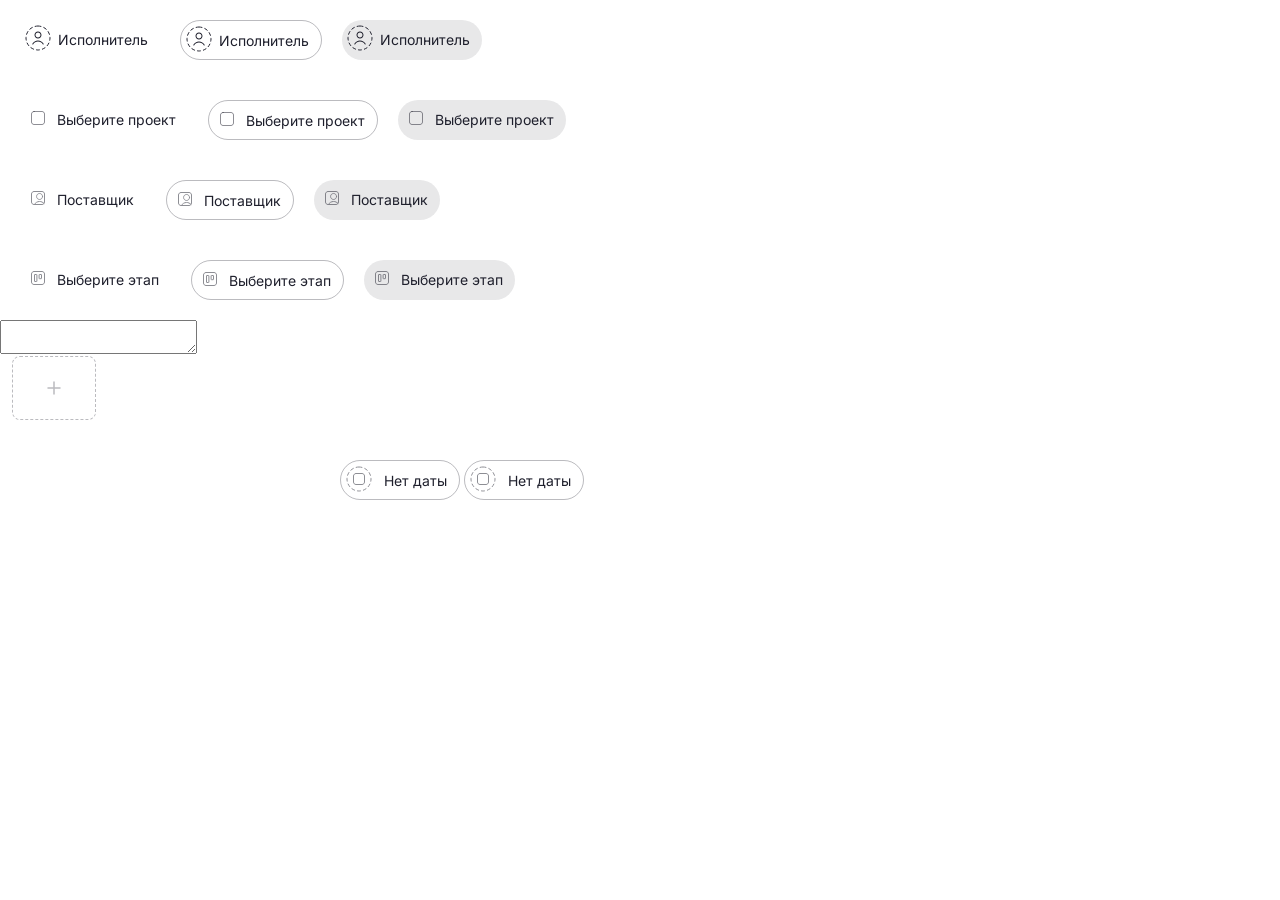
==== index.html @ 042a53d5 "ui-setup" ====
<!DOCTYPE html>
<html lang="en">
  <head>
    <meta charset="UTF-8" />
    <meta http-equiv="X-UA-Compatible" content="IE=edge" />
    <meta name="viewport" content="width=device-width, initial-scale=1.0" />
    <link rel="stylesheet" href="css/styles.css" />
    <link rel="preconnect" href="https://fonts.googleapis.com" />
    <link rel="preconnect" href="https://fonts.gstatic.com" crossorigin />
    <link
      href="https://fonts.googleapis.com/css2?family=Inter:wght@100;200;300;400;500;600;700;800;900&display=swap"
      rel="stylesheet"
    />
    <link rel="stylesheet" href="plugins/richtext.min.css" />
    <title>Document</title>
  </head>
  <body>
    <div class="big_wrapper">
      <div class="assigne_cont">
        <div class="assigne">
          <div class="drop_down_title">
            <div class="icon">
              <img src="img/user_icon.svg" alt="" />
            </div>
            <div class="text">Исполнитель</div>
          </div>
          <div class="drop_down_body">
            <div class="drop_down_item">
              <div class="icon">
                <img src="img/female.png" alt="" />
              </div>
              <div class="text">Александра</div>
            </div>
            <div class="drop_down_item">
              <div class="icon">
                <img src="img/female.png" alt="" />
              </div>
              <div class="text">Александра 2</div>
            </div>
            <div class="drop_down_item">
              <div class="icon">
                <img src="img/female.png" alt="" />
              </div>
              <div class="text">Александра 3</div>
            </div>
          </div>
        </div>
        <div class="assigne _bordered">
          <div class="drop_down_title">
            <div class="icon">
              <img src="img/user_icon.svg" alt="" />
            </div>
            <div class="text">Исполнитель</div>
          </div>
          <div class="drop_down_body">
            <div class="drop_down_item">
              <div class="icon">
                <img src="img/female.png" alt="" />
              </div>
              <div class="text">Александра</div>
            </div>
            <div class="drop_down_item">
              <div class="icon">
                <img src="img/female.png" alt="" />
              </div>
              <div class="text">Александра 2</div>
            </div>
            <div class="drop_down_item">
              <div class="icon">
                <img src="img/female.png" alt="" />
              </div>
              <div class="text">Александра 3</div>
            </div>
          </div>
        </div>
        <div class="assigne _back">
          <div class="drop_down_title">
            <div class="icon">
              <img src="img/user_icon.svg" alt="" />
            </div>
            <div class="text">Исполнитель</div>
          </div>
          <div class="drop_down_body">
            <div class="drop_down_item">
              <div class="icon">
                <img src="img/female.png" alt="" />
              </div>
              <div class="text">Александра</div>
            </div>
            <div class="drop_down_item">
              <div class="icon">
                <img src="img/female.png" alt="" />
              </div>
              <div class="text">Александра 2</div>
            </div>
            <div class="drop_down_item">
              <div class="icon">
                <img src="img/female.png" alt="" />
              </div>
              <div class="text">Александра 3</div>
            </div>
          </div>
        </div>
      </div>
      <div class="project_cont">
        <div class="project">
          <div class="drop_down_title">
            <div class="icon">
              <img src="img/project_icon.svg" alt="" />
            </div>
            <div class="text">Выберите проект</div>
          </div>
          <div class="drop_down_body">
            <div class="drop_down_item">
              <div class="icon">
                <img src="img/project_icon_blue.svg" alt="" />
              </div>
              <div class="text_bold">Anvexa: Доработка</div>
            </div>
            <div class="drop_down_item">
              <div class="icon">
                <img src="img/project_icon_blue.svg" alt="" />
              </div>
              <div class="text_bold">Anvexa2: Доработка</div>
            </div>
          </div>
        </div>
        <div class="project _bordered">
          <div class="drop_down_title">
            <div class="icon">
              <img src="img/project_icon.svg" alt="" />
            </div>
            <div class="text">Выберите проект</div>
          </div>
          <div class="drop_down_body">
            <div class="drop_down_item">
              <div class="icon">
                <img src="img/project_icon_blue.svg" alt="" />
              </div>
              <div class="text_bold">Anvexa: Доработка</div>
            </div>
            <div class="drop_down_item">
              <div class="icon">
                <img src="img/project_icon_blue.svg" alt="" />
              </div>
              <div class="text_bold">Anvexa2: Доработка</div>
            </div>
          </div>
        </div>
        <div class="project _back">
          <div class="drop_down_title">
            <div class="icon">
              <img src="img/project_icon.svg" alt="" />
            </div>
            <div class="text">Выберите проект</div>
          </div>
          <div class="drop_down_body">
            <div class="drop_down_item">
              <div class="icon">
                <img src="img/project_icon_blue.svg" alt="" />
              </div>
              <div class="text_bold">Anvexa: Доработка</div>
            </div>
            <div class="drop_down_item">
              <div class="icon">
                <img src="img/project_icon_blue.svg" alt="" />
              </div>
              <div class="text_bold">Anvexa2: Доработка</div>
            </div>
          </div>
        </div>
      </div>

      <div class="provider_cont">
        <div class="provider">
          <div class="drop_down_title">
            <div class="icon">
              <img src="img/provider_icon.svg" alt="" />
            </div>
            <div class="text">Поставщик</div>
          </div>
          <div class="drop_down_body">
            <div class="drop_down_item">
              <div class="icon">
                <img src="img/provider_icon_green.svg" alt="" />
              </div>
              <div class="text_bold">Anvexa: Доработка</div>
            </div>
            <div class="drop_down_item">
              <div class="icon">
                <img src="img/provider_icon_green.svg" alt="" />
              </div>
              <div class="text_bold">Anvexa2: Доработка</div>
            </div>
          </div>
        </div>
        <div class="provider _bordered">
          <div class="drop_down_title">
            <div class="icon">
              <img src="img/provider_icon.svg" alt="" />
            </div>
            <div class="text">Поставщик</div>
          </div>
          <div class="drop_down_body">
            <div class="drop_down_item">
              <div class="icon">
                <img src="img/provider_icon_green.svg" alt="" />
              </div>
              <div class="text_bold">Anvexa: Доработка</div>
            </div>
            <div class="drop_down_item">
              <div class="icon">
                <img src="img/provider_icon_green.svg" alt="" />
              </div>
              <div class="text_bold">Anvexa2: Доработка</div>
            </div>
          </div>
        </div>
        <div class="provider _back">
          <div class="drop_down_title">
            <div class="icon">
              <img src="img/provider_icon.svg" alt="" />
            </div>
            <div class="text">Поставщик</div>
          </div>
          <div class="drop_down_body">
            <div class="drop_down_item">
              <div class="icon">
                <img src="img/provider_icon_green.svg" alt="" />
              </div>
              <div class="text_bold">Anvexa: Доработка</div>
            </div>
            <div class="drop_down_item">
              <div class="icon">
                <img src="img/provider_icon_green.svg" alt="" />
              </div>
              <div class="text_bold">Anvexa2: Доработка</div>
            </div>
          </div>
        </div>
      </div>

      <div class="stage_cont">
        <div class="stage">
          <div class="drop_down_title">
            <div class="icon">
              <img src="img/stage_icon.svg" alt="" />
            </div>
            <div class="text">Выберите этап</div>
          </div>
          <div class="drop_down_body">
            <div class="drop_down_item">
              <div class="icon">
                <img src="img/stage_icon_green.svg" alt="" />
              </div>
              <div class="text_bold">В работе</div>
            </div>
            <div class="drop_down_item">
              <div class="icon">
                <img src="img/stage_icon_green.svg" alt="" />
              </div>
              <div class="text_bold">В 2работе</div>
            </div>
          </div>
        </div>
        <div class="stage _bordered">
          <div class="drop_down_title">
            <div class="icon">
              <img src="img/stage_icon.svg" alt="" />
            </div>
            <div class="text">Выберите этап</div>
          </div>
          <div class="drop_down_body">
            <div class="drop_down_item">
              <div class="icon">
                <img src="img/stage_icon_green.svg" alt="" />
              </div>
              <div class="text_bold">В работе</div>
            </div>
            <div class="drop_down_item">
              <div class="icon">
                <img src="img/stage_icon_green.svg" alt="" />
              </div>
              <div class="text_bold">В 2работе</div>
            </div>
          </div>
        </div>
        <div class="stage _back">
          <div class="drop_down_title">
            <div class="icon">
              <img src="img/stage_icon.svg" alt="" />
            </div>
            <div class="text">Выберите этап</div>
          </div>
          <div class="drop_down_body">
            <div class="drop_down_item">
              <div class="icon">
                <img src="img/stage_icon_green.svg" alt="" />
              </div>
              <div class="text_bold">В работе</div>
            </div>
            <div class="drop_down_item">
              <div class="icon">
                <img src="img/stage_icon_green.svg" alt="" />
              </div>
              <div class="text_bold">В 2работе</div>
            </div>
          </div>
        </div>
      </div>

      <div class="rich_text">
        <textarea class="rich_text_textarea" name="example"></textarea>
      </div>

      <div class="drag_n_drop_input_cont">
        <form class="drag_n_drop_input">
          <div class="preview"></div>
          <input id="file_input" type="file" multiple="multiple" accept="image/*" />
          <label for="file_input"> <img src="img/plus.svg" alt="" /> </label>
        </form>
      </div>
      <div class="calendar_row">
        <div class="calendar_cont _withSecond">
          <div class="calendar">
            <div class="calendar_header">
              <div class="head_year">Выберите дату</div>
              <div class="head_date"></div>
            </div>
            <div class="main_part">
              <div class="choose_year">
                <div class="year">2007</div>
                <div class="year">2008</div>
                <div class="year">2009</div>
                <div class="year">2010</div>
                <div class="year">2011</div>
                <div class="year">2012</div>
                <div class="year">2013</div>
                <div class="year">2014</div>
                <div class="year">2015</div>
                <div class="year">2016</div>
                <div class="year">2017</div>
                <div class="year">2018</div>
                <div class="year">2019</div>
                <div class="year">2020</div>
                <div class="year">2021</div>
                <div class="year">2022</div>
                <div class="year">2023</div>
                <div class="year">2024</div>
                <div class="year">2025</div>
              </div>
              <div class="choose_month">
                <div class="month">Янв</div>
                <div class="month">Фев</div>
                <div class="month">Мар</div>
                <div class="month">Апр</div>
                <div class="month">Май</div>
                <div class="month">Июн</div>
                <div class="month">Июл</div>
                <div class="month">Авг</div>
                <div class="month">Сен</div>
                <div class="month">Окт</div>
                <div class="month">Ноя</div>
                <div class="month">Дек</div>
              </div>
              <div class="choose_day">
                <div class="weekdays">
                  <div class="week_day">Пн</div>
                  <div class="week_day">Вт</div>
                  <div class="week_day">Ср</div>
                  <div class="week_day">Чт</div>
                  <div class="week_day">Пт</div>
                  <div class="week_day">Сб</div>
                  <div class="week_day">Вс</div>
                </div>
                <div id="days" class="days"></div>
              </div>
              <div class="choose_time">
                <div class="time">01:00</div>
                <div class="time">02:00</div>
                <div class="time">03:00</div>
                <div class="time">04:00</div>
                <div class="time">05:00</div>
                <div class="time">06:00</div>
                <div class="time">07:00</div>
                <div class="time">08:00</div>
                <div class="time">09:00</div>
                <div class="time">10:00</div>
                <div class="time">11:00</div>
                <div class="time">12:00</div>
                <div class="time">13:00</div>
                <div class="time">14:00</div>
                <div class="time">15:00</div>
                <div class="time">16:00</div>
                <div class="time">17:00</div>
                <div class="time">18:00</div>
                <div class="time">19:00</div>
                <div class="time">20:00</div>
                <div class="time">21:00</div>
                <div class="time">22:00</div>
                <div class="time">23:00</div>
                <div class="time">24:00</div>
              </div>
            </div>
            <div class="calendar_footer">
              <div class="cancel">Отмена</div>
              <div class="go_next">Далее</div>
            </div>
          </div>
          <div class="input">
            <div class="icon">
              <img src="img/calendar.svg" alt="" />
            </div>
            <div class="text">Нет даты</div>
          </div>
        </div>
        <div class="calendar_cont">
          <div class="calendar">
            <div class="calendar_header">
              <div class="head_year">Выберите дату</div>
              <div class="head_date"></div>
            </div>
            <div class="main_part">
              <div class="choose_year">
                <div class="year">2007</div>
                <div class="year">2008</div>
                <div class="year">2009</div>
                <div class="year">2010</div>
                <div class="year">2011</div>
                <div class="year">2012</div>
                <div class="year">2013</div>
                <div class="year">2014</div>
                <div class="year">2015</div>
                <div class="year">2016</div>
                <div class="year">2017</div>
                <div class="year">2018</div>
                <div class="year">2019</div>
                <div class="year">2020</div>
                <div class="year">2021</div>
                <div class="year">2022</div>
                <div class="year">2023</div>
                <div class="year">2024</div>
                <div class="year">2025</div>
              </div>
              <div class="choose_month">
                <div class="month">Янв</div>
                <div class="month">Фев</div>
                <div class="month">Мар</div>
                <div class="month">Апр</div>
                <div class="month">Май</div>
                <div class="month">Июн</div>
                <div class="month">Июл</div>
                <div class="month">Авг</div>
                <div class="month">Сен</div>
                <div class="month">Окт</div>
                <div class="month">Ноя</div>
                <div class="month">Дек</div>
              </div>
              <div class="choose_day">
                <div class="weekdays">
                  <div class="week_day">Пн</div>
                  <div class="week_day">Вт</div>
                  <div class="week_day">Ср</div>
                  <div class="week_day">Чт</div>
                  <div class="week_day">Пт</div>
                  <div class="week_day">Сб</div>
                  <div class="week_day">Вс</div>
                </div>
                <div id="days" class="days"></div>
              </div>
              <div class="choose_time">
                <div class="time">01:00</div>
                <div class="time">02:00</div>
                <div class="time">03:00</div>
                <div class="time">04:00</div>
                <div class="time">05:00</div>
                <div class="time">06:00</div>
                <div class="time">07:00</div>
                <div class="time">08:00</div>
                <div class="time">09:00</div>
                <div class="time">10:00</div>
                <div class="time">11:00</div>
                <div class="time">12:00</div>
                <div class="time">13:00</div>
                <div class="time">14:00</div>
                <div class="time">15:00</div>
                <div class="time">16:00</div>
                <div class="time">17:00</div>
                <div class="time">18:00</div>
                <div class="time">19:00</div>
                <div class="time">20:00</div>
                <div class="time">21:00</div>
                <div class="time">22:00</div>
                <div class="time">23:00</div>
                <div class="time">24:00</div>
              </div>
            </div>
            <div class="calendar_footer">
              <div class="cancel">Отмена</div>
              <div class="go_next">Далее</div>
            </div>
          </div>
          <div class="input">
            <div class="icon">
              <img src="img/calendar.svg" alt="" />
            </div>
            <div class="text">Нет даты</div>
          </div>
        </div>
      </div>
    </div>

    <script src="scripts/jquery-3.6.0.min.js"></script>
    <script src="scripts/slick.min.js"></script>
    <script
      src="https://cdn.tiny.cloud/1/no-api-key/tinymce/6/tinymce.min.js"
      referrerpolicy="origin"
    ></script>
    <script type="module" src="./scripts/script.js"></script>
  </body>
</html>
---- css/styles.css ----
*,
*:before,
*:after {
  padding: 0;
  margin: 0;
  box-sizing: border-box;
  list-style-type: none;
  font-family: "Inter", sans-serif;
  min-width: 0;
}

html,
body {
  width: 100%;
  height: 100%;
  line-height: 1;
  background: #fff;
}

html._lock,
body._lock {
  overflow: hidden;
}

a {
  text-decoration: none;
  color: inherit;
}

a:active,
a:focus {
  outline: none;
}

input,
textarea {
  outline: none;
}

input:active,
textarea:active {
  outline: none;
}

:focus {
  outline: none;
}

textarea {
  resize: none;
}

textarea {
  resize: vertical;
}

textarea {
  resize: horizontal;
}

.big_wrapper {
  display: flex;
  flex-direction: column;
}

main {
  flex: 1 1 auto;
}

.assigne_cont,
.project_cont,
.provider_cont,
.stage_cont {
  margin: 20px;
  display: flex;
  flex-wrap: wrap;
  gap: 20px;
}
.assigne {
  position: relative;
}
.assigne .drop_down_title {
  display: flex;
  align-items: center;
  padding: 5px;
  padding-right: 12px;
  cursor: pointer;
}
.assigne .icon img {
  border-radius: 50%;
}
.assigne .text {
  margin-left: 7px;
  font-weight: 400;
  font-size: 14px;
  line-height: 17px;
  color: #1e1f2c;
}

.drop_down_body {
  position: absolute;
  top: 120%;
  left: 0;
  min-width: 100%;
  display: none;
  border-radius: 10px;
  background: rgb(216, 215, 215);
  z-index: 10;
}
.drop_down_body .drop_down_item {
  gap: 5px;
  display: flex;
  padding: 5px;
  align-items: center;
  cursor: pointer;
}

.project,
.provider,
.stage {
  position: relative;
}
.project .drop_down_title,
.provider .drop_down_title,
.stage .drop_down_title {
  display: flex;
  align-items: center;
  cursor: pointer;
  padding: 6px 12px 6px 6px;
}
.project .drop_down_title .text,
.provider .drop_down_title .text,
.stage .drop_down_title .text {
  margin-left: 7px;
  font-weight: 400;
  font-size: 14px;
  line-height: 17px;
  color: #1e1f2c;
}
.project .drop_down_title .text_bold,
.provider .drop_down_title .text_bold,
.stage .drop_down_title .text_bold {
  font-weight: 600;
  font-size: 14px;
  line-height: 17px;
  color: #1e1f2c;
}
.project .drop_down_body,
.provider .drop_down_body,
.stage .drop_down_body {
  font-weight: 600;
  font-size: 14px;
  line-height: 17px;
  color: #1e1f2c;
  white-space: nowrap;
}

._bordered {
  border: 1px solid rgba(30, 31, 44, 0.3);
  border-radius: 48px;
}

._back {
  background: rgba(30, 31, 44, 0.1);
  border-radius: 48px;
}

.tox-notifications-container,
.tox-statusbar {
  display: none !important;
}

.tox .tox-editor-container {
  flex-direction: column-reverse !important;
}

.rich_text {
  max-width: 500px;
}

.drag_n_drop_input {
  display: flex;
  gap: 12px;
}
.drag_n_drop_input .preview {
  display: flex;
  align-items: stretch;
  gap: 12px;
}
.drag_n_drop_input .preview .image {
  flex: 0 1 84px;
  height: 64px;
  -o-object-fit: cover;
     object-fit: cover;
  border-radius: 8px;
}
.drag_n_drop_input .preview .svg {
  display: flex;
  align-items: center;
  padding: 15px;
  background: #f1eff8;
  border: 1px solid rgba(30, 31, 44, 0.3);
  border-radius: 8px;
  gap: 10px;
}
.drag_n_drop_input .preview .svg .name {
  font-weight: 500;
  font-size: 15px;
  color: #1e1f2c;
}
.drag_n_drop_input .preview .svg .format {
  margin-top: 5px;
  font-weight: 400;
  font-size: 12px;
  color: #1e1f2c;
  opacity: 0.4;
}
.drag_n_drop_input input {
  position: absolute;
  top: 0;
  left: 0;
  width: 0;
  height: 0;
  opacity: 0;
  visibility: hidden;
}
.drag_n_drop_input label {
  border: 1px dashed rgba(30, 31, 44, 0.3);
  border-radius: 8px;
  width: 84px;
  height: 64px;
  display: flex;
  align-items: center;
  justify-content: center;
  transition: 0.3s;
}
.drag_n_drop_input.is-dragover label {
  background: rgba(49, 154, 226, 0.1);
  border: 1px dashed rgba(30, 31, 44, 0.3);
}

.calendar_row {
  padding: 40px;
  margin-left: 300px;
}

.calendar_cont {
  position: relative;
  display: inline-block;
}
.calendar_cont .input {
  display: flex;
  border: 1px solid rgba(30, 31, 44, 0.3);
  border-radius: 48px;
  align-items: center;
  padding: 5px 12px 5px 5px;
}
.calendar_cont .input .text {
  margin-left: 12px;
  font-size: 14px;
  line-height: 17px;
  color: #1e1f2c;
}
.calendar_cont .calendar {
  background: #fff;
  box-shadow: 0 0 10px rgba(0, 0, 0, 0.1333333333);
  border-radius: 16px;
  position: absolute;
  z-index: 10;
  bottom: calc(100% + 20px);
  left: 50%;
  transform: translate(-50%, 0);
  opacity: 0;
  visibility: hidden;
  transition: 0.3s;
}
.calendar_cont._active .calendar {
  opacity: 1;
  visibility: visible;
}

.calendar {
  width: 320px;
}
.calendar .calendar_header {
  height: 100px;
  border-bottom: 1px solid rgba(201, 201, 201, 0.2588235294);
  padding: 20px 28px;
}
.calendar .calendar_header .head_year {
  font-weight: 500;
  font-size: 18px;
  line-height: 27px;
  letter-spacing: -0.5px;
  color: #1e1f2c;
}
.calendar .calendar_header .head_date {
  font-weight: 600;
  font-size: 28px;
  line-height: 34px;
  color: #1e1f2c;
}
.calendar .main_part {
  transition: 0.2s;
  position: relative;
}
.calendar .main_part .choose_month,
.calendar .main_part .choose_day,
.calendar .main_part .choose_time {
  display: none;
}
.calendar .main_part._month .choose_year,
.calendar .main_part._month .choose_day,
.calendar .main_part._month .choose_time {
  display: none;
}
.calendar .main_part._month .choose_month {
  display: flex;
}
.calendar .main_part._day .choose_year,
.calendar .main_part._day .choose_month,
.calendar .main_part._day .choose_time {
  display: none;
}
.calendar .main_part._day .choose_day {
  display: block;
}
.calendar .main_part._time .choose_year,
.calendar .main_part._time .choose_month,
.calendar .main_part._time .choose_day {
  display: none;
}
.calendar .main_part._time .choose_time {
  display: block;
}
.calendar .choose_year {
  width: 100%;
  height: 360px;
  overflow: auto;
}
.calendar .year {
  font-weight: 400;
  font-size: 18px;
  line-height: 24px;
  text-align: center;
  letter-spacing: 0.04em;
  color: #1e1f2c;
  padding: 10px 0;
  transition: 0.2s;
  cursor: pointer;
}
.calendar .year:hover {
  font-size: 32px;
  color: #319ae2;
}
.calendar .year._active {
  font-size: 32px;
  color: #319ae2;
}
.calendar .choose_month {
  display: flex;
  flex-wrap: wrap;
  justify-content: space-between;
  padding: 22px;
  row-gap: 8px;
}
.calendar .choose_month .month {
  height: 50px;
  flex: 0 1 72px;
  border-radius: 10px;
  display: flex;
  align-items: center;
  justify-content: center;
  cursor: pointer;
  font-size: 18px;
  line-height: 24px;
  transition: 0.3s;
  font-weight: 400;
}
.calendar .choose_month .month:hover {
  border-radius: 10px;
  font-weight: 600;
  color: #ffffff;
  background: #319ae2;
}
.calendar .choose_day {
  padding: 22px;
}
.calendar .choose_day .weekdays {
  display: flex;
  align-items: center;
  font-weight: 500;
  font-size: 12px;
  line-height: 18px;
  color: #c9c9c9;
}
.calendar .choose_day .weekdays .week_day {
  flex: 0 1 14.2857142857%;
  text-align: center;
}
.calendar .choose_time {
  height: 280px;
  overflow: auto;
}
.calendar .choose_time .time {
  font-weight: 400;
  font-size: 18px;
  line-height: 24px;
  text-align: center;
  letter-spacing: 0.04em;
  color: #1e1f2c;
  padding: 10px 0;
  transition: 0.2s;
  cursor: pointer;
}
.calendar .choose_time .time:hover {
  font-size: 32px;
  color: #319ae2;
}
.calendar .choose_time .time._active {
  font-size: 32px;
  color: #319ae2;
}
.calendar .days {
  display: flex;
  flex-wrap: wrap;
}
.calendar .days .empty_day,
.calendar .days .day {
  flex: 0 1 14.2857142857%;
  text-align: center;
}
.calendar .days .day {
  height: 44px;
  cursor: pointer;
  position: relative;
  display: flex;
  align-items: center;
  justify-content: center;
}
.calendar .days .day::after {
  content: "";
  position: absolute;
  top: 50%;
  left: 50%;
  transform: translate(-50%, -50%);
  background: #f4f4f4;
  border-radius: 46px;
  width: 30px;
  height: 30px;
  opacity: 0;
  transition: 0.2s;
}
.calendar .days .day span {
  position: relative;
  z-index: 10;
}
.calendar .days .day._active::after {
  opacity: 1;
}
.calendar .calendar_footer {
  padding: 15px;
  display: flex;
  justify-content: flex-end;
  border-top: 1px solid rgba(201, 201, 201, 0.2588235294);
}
.calendar .calendar_footer .go_next,
.calendar .calendar_footer .cancel {
  font-weight: 600;
  font-size: 14px;
  line-height: 145%;
  color: #319ae2;
  cursor: pointer;
  padding: 4px 14px;
  text-transform: uppercase;
}
.calendar .calendar_footer .cancel {
  font-weight: 400;
  color: #1e1f2c;
}
---- plugins/richtext.min.css ----
/*
 RichText: WYSIWYG editor developed as jQuery plugin

 @name RichText
 @author https://github.com/webfashionist - Bob Schockweiler - richtext@webfashion.eu

 Copyright (C) 2020 Bob Schockweiler ( richtext@webfashion.eu )

 This program is free software: you can redistribute it and/or modify
 it under the terms of the GNU Affero General Public License as published
 by the Free Software Foundation, either version 3 of the License, or
 (at your option) any later version.

 This program is distributed in the hope that it will be useful,
 but WITHOUT ANY WARRANTY; without even the implied warranty of
 MERCHANTABILITY or FITNESS FOR A PARTICULAR PURPOSE.  See the
 GNU Affero General Public License for more details.

 You should have received a copy of the GNU Affero General Public License
 along with this program.  If not, see <http://www.gnu.org/licenses/>.
*/

.richText{position:relative;background-color:#fafafa;border:#efefef solid 1px;color:#333;width:100%}.richText .richText-form{font-family:Calibri,Verdana,Helvetica,sans-serif}.richText .richText-form label{display:block;padding:10px 15px}.richText .richText-form input[type=file],.richText .richText-form input[type=number],.richText .richText-form input[type=text],.richText .richText-form select{padding:10px 15px;border:#999 solid 1px;min-width:200px;width:100%}.richText .richText-form select{cursor:pointer}.richText .richText-form button{margin:10px 0;padding:10px 15px;background-color:#3498db;border:none;color:#fafafa;cursor:pointer;-webkit-appearance:none;-moz-appearance:none;appearance:none;-webkit-border-radius:4px;-moz-border-radius:4px;border-radius:4px}.richText .richText-toolbar{position:sticky;top:0;min-height:20px;background-color:inherit;border-bottom:#efefef solid 1px}.richText .richText-toolbar .richText-length{font-family:Verdana,Helvetica,sans-serif;font-size:13px;vertical-align:middle;line-height:34px}.richText .richText-toolbar .richText-length .black{color:#000}.richText .richText-toolbar .richText-length .orange{color:orange}.richText .richText-toolbar .richText-length .red{color:red}.richText .richText-toolbar ul{padding-left:0;padding-right:0;margin-top:0;margin-bottom:0}.richText .richText-toolbar ul li{float:left;display:block;list-style:none}.richText .richText-toolbar ul li a{display:block;padding:10px 13px;border-right:#efefef solid 1px;cursor:pointer;-webkit-transition:background-color .4s;-moz-transition:background-color .4s;transition:background-color .4s}.richText .richText-toolbar ul li a .fa,.richText .richText-toolbar ul li a .far,.richText .richText-toolbar ul li a .fas,.richText .richText-toolbar ul li a svg{pointer-events:none}.richText .richText-toolbar ul li a .richText-dropdown-outer{display:none;position:absolute;top:0;left:0;right:0;bottom:0;background-color:rgba(0,0,0,.3);cursor:default}.richText .richText-toolbar ul li a .richText-dropdown-outer .richText-dropdown{position:relative;display:block;margin:3% auto 0 auto;background-color:#fafafa;border:#efefef solid 1px;min-width:100px;width:300px;max-width:90%;-webkit-box-shadow:0 0 5px 0 #333;-moz-box-shadow:0 0 5px 0 #333;box-shadow:0 0 5px 0 #333}.richText .richText-toolbar ul li a .richText-dropdown-outer .richText-dropdown .richText-dropdown-close{position:absolute;top:0;right:-23px;background:#fff;color:#333;cursor:pointer;font-size:20px;text-align:center;width:20px}.richText .richText-toolbar ul li a .richText-dropdown-outer ul.richText-dropdown{list-style:none}.richText .richText-toolbar ul li a .richText-dropdown-outer ul.richText-dropdown li{display:block;float:none;font-family:Calibri,Verdana,Helvetica,sans-serif}.richText .richText-toolbar ul li a .richText-dropdown-outer ul.richText-dropdown li a{display:block;padding:10px 15px;border-bottom:#efefef solid 1px}.richText .richText-toolbar ul li a .richText-dropdown-outer ul.richText-dropdown li a:hover{background-color:#fff}.richText .richText-toolbar ul li a .richText-dropdown-outer ul.richText-dropdown li.inline{margin:10px 6px;float:left}.richText .richText-toolbar ul li a .richText-dropdown-outer ul.richText-dropdown li.inline a{display:block;padding:0;margin:0;border:none;-webkit-border-radius:50%;-moz-border-radius:50%;border-radius:50%;-webkit-box-shadow:0 0 10px 0 #999;-moz-box-shadow:0 0 10px 0 #999;box-shadow:0 0 10px 0 #999}.richText .richText-toolbar ul li a .richText-dropdown-outer ul.richText-dropdown li.inline a span{display:block;height:30px;width:30px;-webkit-border-radius:50%;-moz-border-radius:50%;border-radius:50%}.richText .richText-toolbar ul li a .richText-dropdown-outer div.richText-dropdown{padding:10px 15px}.richText .richText-toolbar ul li a:hover{background-color:#fff}.richText .richText-toolbar ul li[data-disable=true]{opacity:.1}.richText .richText-toolbar ul li[data-disable=true] a{cursor:default}.richText .richText-toolbar ul li:not([data-disable=true]).is-selected .richText-dropdown-outer{display:block}.richText .richText-toolbar ul:after{display:block;content:"";clear:both}.richText .richText-toolbar:last-child{font-size:12px}.richText .richText-toolbar:after{display:block;clear:both;content:""}.richText .richText-editor{padding:20px;background-color:#fff;border-left:#fff solid 2px;font-family:Calibri,Verdana,Helvetica,sans-serif;height:300px;outline:0;overflow-y:scroll;overflow-x:auto}.richText .richText-editor[placeholder]:before{content:attr(placeholder);color:#555}.richText .richText-editor ol,.richText .richText-editor ul{margin:10px 25px}.richText .richText-editor table{margin:10px 0;border-spacing:0;width:100%}.richText .richText-editor table td,.richText .richText-editor table th{padding:10px;border:#efefef solid 1px}.richText .richText-editor:focus{border-left:#3498db solid 2px}.richText .richText-initial{margin-bottom:-4px;padding:10px;background-color:#282828;border:none;color:#3f3;font-family:Monospace,Calibri,Verdana,Helvetica,sans-serif;max-width:100%;min-width:100%;width:100%;min-height:400px;height:400px}.richText .richText-help{float:right;display:block;padding:10px 15px;cursor:pointer}.richText .richText-redo,.richText .richText-undo{float:left;display:block;padding:10px 15px;border-right:#efefef solid 1px;cursor:pointer}.richText .richText-redo.is-disabled,.richText .richText-undo.is-disabled{opacity:.4}.richText .richText-help-popup a{color:#3498db;text-decoration:underline}.richText .richText-help-popup hr{margin:10px auto 5px auto;border:none;border-top:#efefef solid 1px}.richText .richText-list.list-rightclick{position:absolute;background-color:#fafafa;border-right:#efefef solid 1px;border-bottom:#efefef solid 1px}.richText .richText-list.list-rightclick li{padding:5px 7px;cursor:pointer;list-style:none}
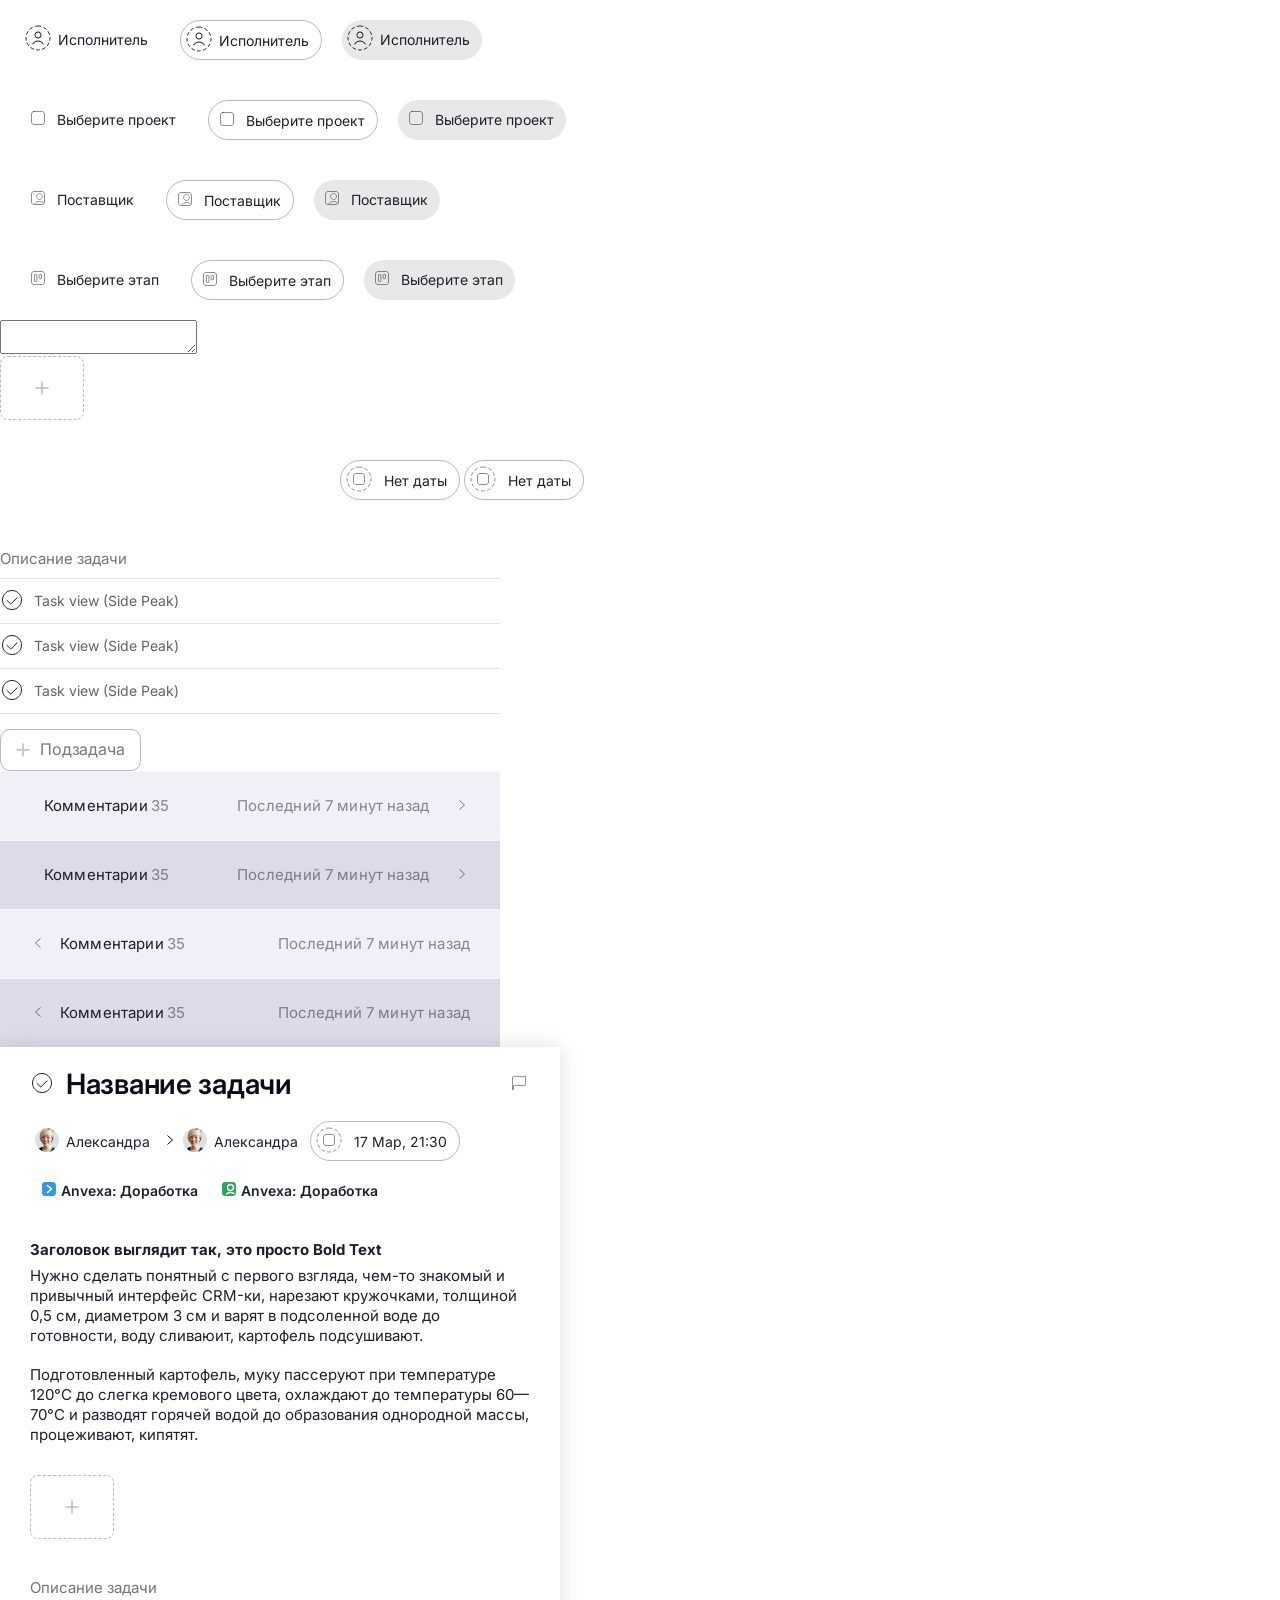
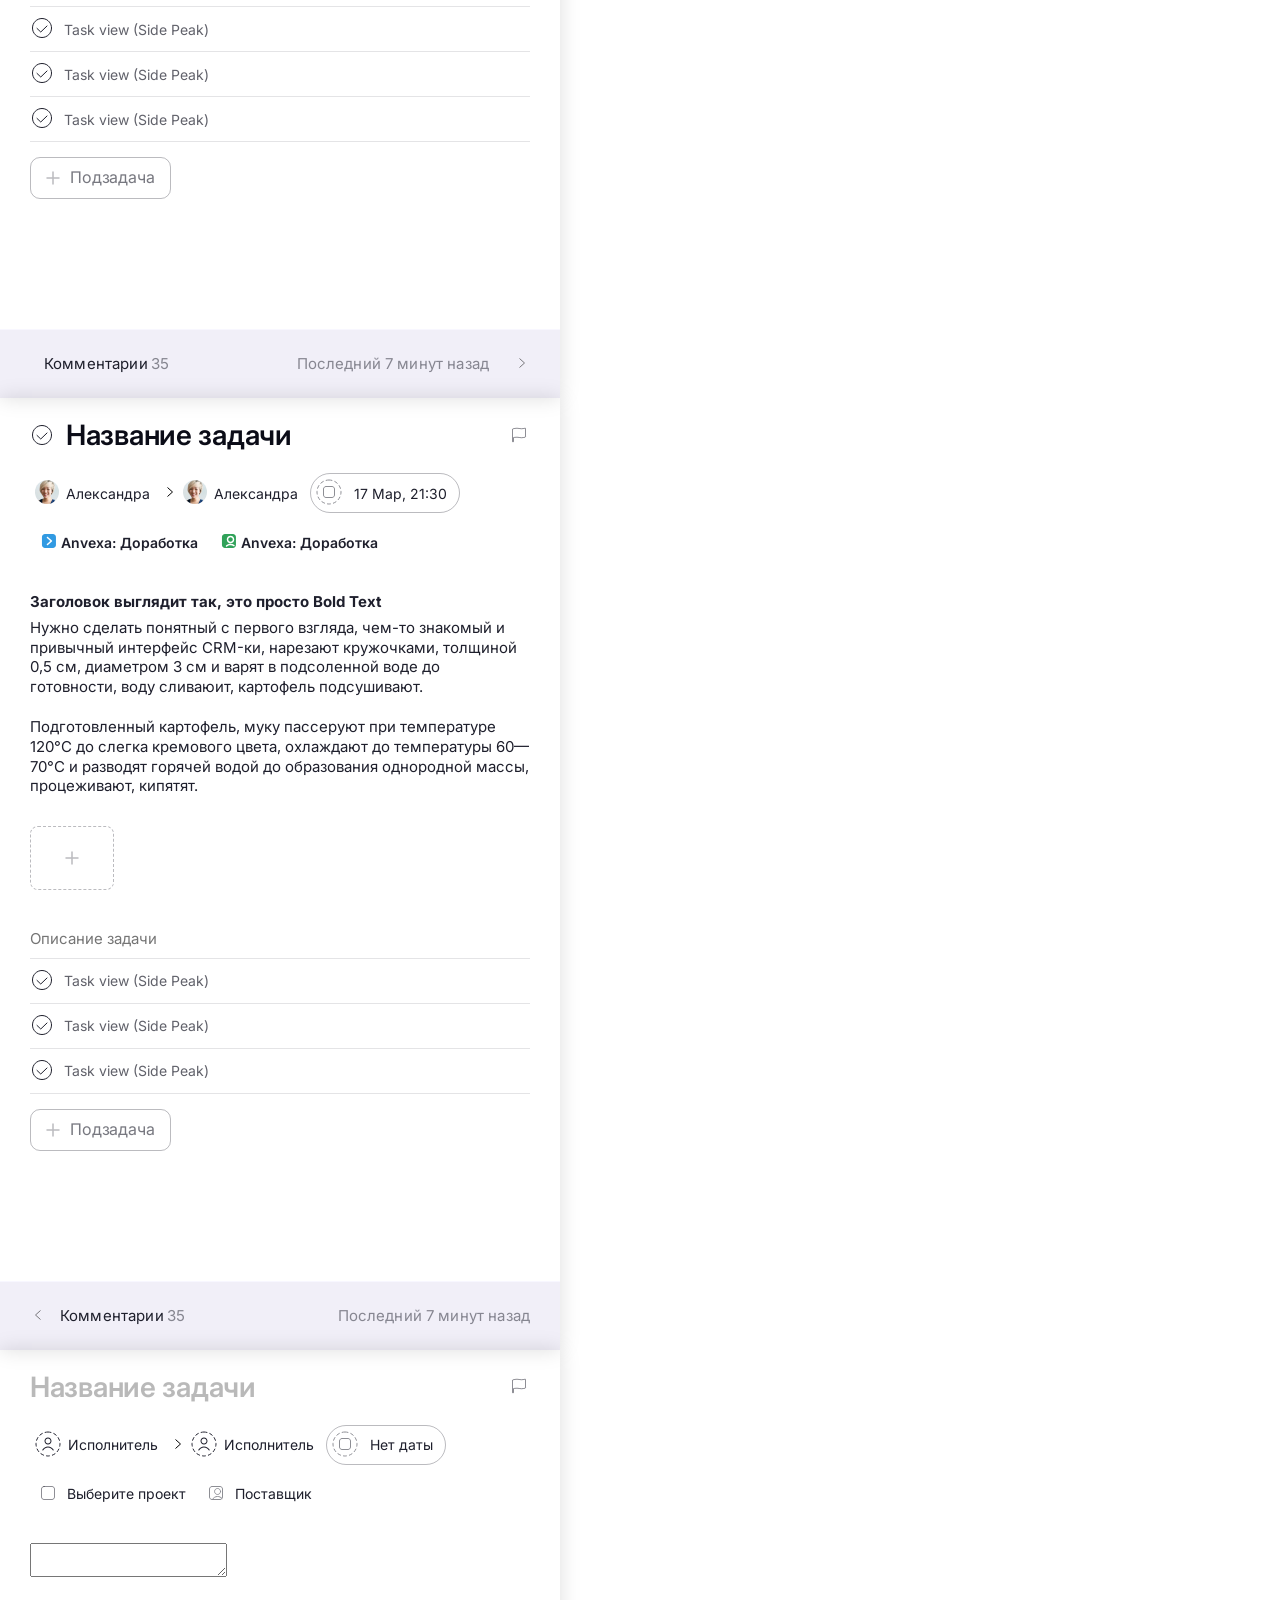
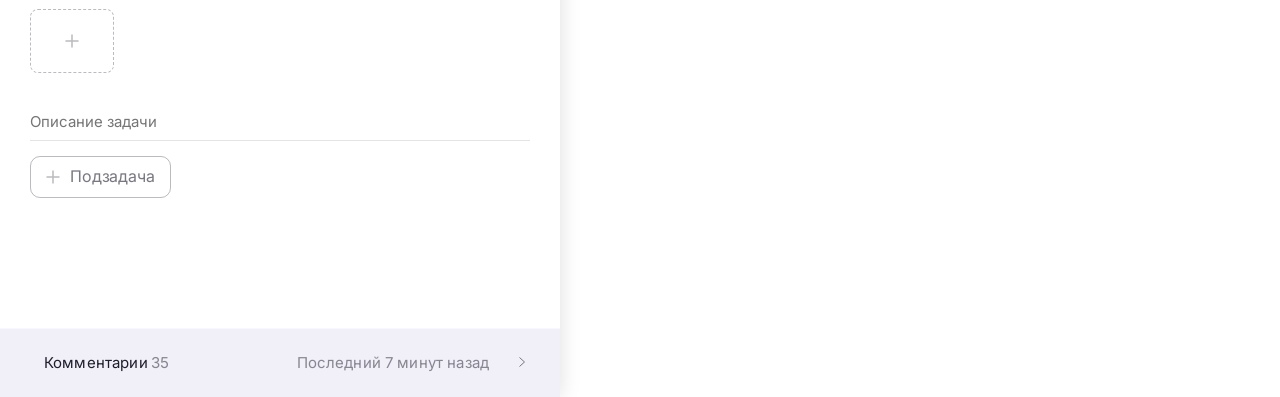
==== commit cfccded1: "add tasks" ====
--- a/index.html
+++ b/index.html
@@ -508,6 +508,968 @@
           </div>
         </div>
       </div>
+      <div class="subtusk_cont">
+        <div class="subtask">
+          <div class="input_desc">
+            <input type="text" placeholder="Описание задачи" />
+          </div>
+          <div class="values">
+            <div class="subtask_added">
+              <div class="icon">
+                <img src="img/tick.svg" alt="" />
+              </div>
+              <div class="text">Task view (Side Peak)</div>
+            </div>
+            <div class="subtask_added">
+              <div class="icon">
+                <img src="img/tick.svg" alt="" />
+              </div>
+              <div class="text">Task view (Side Peak)</div>
+            </div>
+            <div class="subtask_added">
+              <div class="icon">
+                <img src="img/tick.svg" alt="" />
+              </div>
+              <div class="text">Task view (Side Peak)</div>
+            </div>
+          </div>
+          <div class="add_subtask_button">
+            <img src="img/plus.svg" alt="" />
+            <span>Подзадача</span>
+          </div>
+        </div>
+      </div>
+
+      <div class="coment_container">
+        <div class="comment_section">
+          <div class="coment"><span>Комментарии</span> 35</div>
+          <div class="last">Последний 7 минут назад</div>
+          <div class="arrow">
+            <img src="img/arrow right.svg" alt="" />
+          </div>
+        </div>
+        <div class="comment_section _dark">
+          <div class="coment"><span>Комментарии</span> 35</div>
+          <div class="last">Последний 7 минут назад</div>
+          <div class="arrow">
+            <img src="img/arrow right.svg" alt="" />
+          </div>
+        </div>
+        <div class="comment_section _reverse">
+          <div class="coment"><span>Комментарии</span> 35</div>
+          <div class="last">Последний 7 минут назад</div>
+          <div class="arrow">
+            <img src="img/arrow right.svg" alt="" />
+          </div>
+        </div>
+        <div class="comment_section _reverse _dark">
+          <div class="coment"><span>Комментарии</span> 35</div>
+          <div class="last">Последний 7 минут назад</div>
+          <div class="arrow">
+            <img src="img/arrow right.svg" alt="" />
+          </div>
+        </div>
+      </div>
+
+      <div class="task_container">
+        <div class="task_desc _disabled">
+          <div class="left_part">
+            <div class="task_desc_header">
+              <div class="icon">
+                <img src="img/tick.svg" alt="" />
+              </div>
+              <div class="title">Название задачи</div>
+              <div class="flag">
+                <img src="img/flag.svg" alt="" />
+              </div>
+            </div>
+            <div class="task_desc_ass">
+              <div class="assigne">
+                <div class="drop_down_title">
+                  <div class="icon">
+                    <img src="img/female.png" alt="" />
+                  </div>
+                  <div class="text">Александра</div>
+                </div>
+                <div class="drop_down_body">
+                  <div class="drop_down_item">
+                    <div class="icon">
+                      <img src="img/female.png" alt="" />
+                    </div>
+                    <div class="text">Александра</div>
+                  </div>
+                  <div class="drop_down_item">
+                    <div class="icon">
+                      <img src="img/female.png" alt="" />
+                    </div>
+                    <div class="text">Александра 2</div>
+                  </div>
+                  <div class="drop_down_item">
+                    <div class="icon">
+                      <img src="img/female.png" alt="" />
+                    </div>
+                    <div class="text">Александра 3</div>
+                  </div>
+                </div>
+              </div>
+              <div class="arrow_right">
+                <img src="img/arrow right.svg" alt="" />
+              </div>
+              <div class="assigne">
+                <div class="drop_down_title">
+                  <div class="icon">
+                    <img src="img/female.png" alt="" />
+                  </div>
+                  <div class="text">Александра</div>
+                </div>
+                <div class="drop_down_body">
+                  <div class="drop_down_item">
+                    <div class="icon">
+                      <img src="img/female.png" alt="" />
+                    </div>
+                    <div class="text">Александра</div>
+                  </div>
+                  <div class="drop_down_item">
+                    <div class="icon">
+                      <img src="img/female.png" alt="" />
+                    </div>
+                    <div class="text">Александра 2</div>
+                  </div>
+                  <div class="drop_down_item">
+                    <div class="icon">
+                      <img src="img/female.png" alt="" />
+                    </div>
+                    <div class="text">Александра 3</div>
+                  </div>
+                </div>
+              </div>
+              <div class="calendar_cont">
+                <div class="calendar">
+                  <div class="calendar_header">
+                    <div class="head_year">Выберите дату</div>
+                    <div class="head_date"></div>
+                  </div>
+                  <div class="main_part">
+                    <div class="choose_year">
+                      <div class="year">2007</div>
+                      <div class="year">2008</div>
+                      <div class="year">2009</div>
+                      <div class="year">2010</div>
+                      <div class="year">2011</div>
+                      <div class="year">2012</div>
+                      <div class="year">2013</div>
+                      <div class="year">2014</div>
+                      <div class="year">2015</div>
+                      <div class="year">2016</div>
+                      <div class="year">2017</div>
+                      <div class="year">2018</div>
+                      <div class="year">2019</div>
+                      <div class="year">2020</div>
+                      <div class="year">2021</div>
+                      <div class="year">2022</div>
+                      <div class="year">2023</div>
+                      <div class="year">2024</div>
+                      <div class="year">2025</div>
+                    </div>
+                    <div class="choose_month">
+                      <div class="month">Янв</div>
+                      <div class="month">Фев</div>
+                      <div class="month">Мар</div>
+                      <div class="month">Апр</div>
+                      <div class="month">Май</div>
+                      <div class="month">Июн</div>
+                      <div class="month">Июл</div>
+                      <div class="month">Авг</div>
+                      <div class="month">Сен</div>
+                      <div class="month">Окт</div>
+                      <div class="month">Ноя</div>
+                      <div class="month">Дек</div>
+                    </div>
+                    <div class="choose_day">
+                      <div class="weekdays">
+                        <div class="week_day">Пн</div>
+                        <div class="week_day">Вт</div>
+                        <div class="week_day">Ср</div>
+                        <div class="week_day">Чт</div>
+                        <div class="week_day">Пт</div>
+                        <div class="week_day">Сб</div>
+                        <div class="week_day">Вс</div>
+                      </div>
+                      <div id="days" class="days"></div>
+                    </div>
+                    <div class="choose_time">
+                      <div class="time">01:00</div>
+                      <div class="time">02:00</div>
+                      <div class="time">03:00</div>
+                      <div class="time">04:00</div>
+                      <div class="time">05:00</div>
+                      <div class="time">06:00</div>
+                      <div class="time">07:00</div>
+                      <div class="time">08:00</div>
+                      <div class="time">09:00</div>
+                      <div class="time">10:00</div>
+                      <div class="time">11:00</div>
+                      <div class="time">12:00</div>
+                      <div class="time">13:00</div>
+                      <div class="time">14:00</div>
+                      <div class="time">15:00</div>
+                      <div class="time">16:00</div>
+                      <div class="time">17:00</div>
+                      <div class="time">18:00</div>
+                      <div class="time">19:00</div>
+                      <div class="time">20:00</div>
+                      <div class="time">21:00</div>
+                      <div class="time">22:00</div>
+                      <div class="time">23:00</div>
+                      <div class="time">24:00</div>
+                    </div>
+                  </div>
+                  <div class="calendar_footer">
+                    <div class="cancel">Отмена</div>
+                    <div class="go_next">Далее</div>
+                  </div>
+                </div>
+                <div class="input">
+                  <div class="icon">
+                    <img src="img/calendar.svg" alt="" />
+                  </div>
+                  <div class="text">17 Мар, 21:30</div>
+                </div>
+              </div>
+            </div>
+            <div class="task_desc_ass_2">
+              <div class="project">
+                <div class="drop_down_title">
+                  <div class="icon">
+                    <img src="img/project_icon_blue.svg" alt="" />
+                  </div>
+                  <div class="text_bold">Anvexa: Доработка</div>
+                </div>
+                <div class="drop_down_body">
+                  <div class="drop_down_item">
+                    <div class="icon">
+                      <img src="img/project_icon_blue.svg" alt="" />
+                    </div>
+                    <div class="text_bold">Anvexa: Доработка</div>
+                  </div>
+                  <div class="drop_down_item">
+                    <div class="icon">
+                      <img src="img/project_icon_blue.svg" alt="" />
+                    </div>
+                    <div class="text_bold">Anvexa2: Доработка</div>
+                  </div>
+                </div>
+              </div>
+              <div class="provider">
+                <div class="drop_down_title">
+                  <div class="icon">
+                    <img src="img/provider_icon_green.svg" alt="" />
+                  </div>
+                  <div class="text_bold">Anvexa: Доработка</div>
+                </div>
+                <div class="drop_down_body">
+                  <div class="drop_down_item">
+                    <div class="icon">
+                      <img src="img/provider_icon_green.svg" alt="" />
+                    </div>
+                    <div class="text_bold">Anvexa: Доработка</div>
+                  </div>
+                  <div class="drop_down_item">
+                    <div class="icon">
+                      <img src="img/provider_icon_green.svg" alt="" />
+                    </div>
+                    <div class="text_bold">Anvexa2: Доработка</div>
+                  </div>
+                </div>
+              </div>
+            </div>
+            <div class="textarea">
+              <div class="textarea_title">Заголовок выглядит так, это просто Bold Text</div>
+              <div class="textarea_body">
+                <p>
+                  Нужно сделать понятный с первого взгляда, чем-то знакомый и привычный интерфейс
+                  CRM-ки, нарезают кружочками, толщиной 0,5 см, диаметром 3 см и варят в подсоленной
+                  воде до готовности, воду сливаюит, картофель подсушивают.
+                </p>
+                <p>
+                  Подготовленный картофель, муку пассеруют при температуре 120°C до слегка кремового
+                  цвета, охлаждают до температуры 60—70°C и разводят горячей водой до образования
+                  однородной массы, процеживают, кипятят.
+                </p>
+              </div>
+            </div>
+            <div class="files_input">
+              <form class="drag_n_drop_input">
+                <div class="preview"></div>
+                <input id="file_input" type="file" multiple="multiple" accept="image/*" />
+                <label for="file_input"> <img src="img/plus.svg" alt="" /> </label>
+              </form>
+            </div>
+            <div class="subtusk_cont">
+              <div class="subtask">
+                <div class="input_desc">
+                  <input type="text" placeholder="Описание задачи" />
+                </div>
+                <div class="values">
+                  <div class="subtask_added">
+                    <div class="icon">
+                      <img src="img/tick.svg" alt="" />
+                    </div>
+                    <div class="text">Task view (Side Peak)</div>
+                  </div>
+                  <div class="subtask_added">
+                    <div class="icon">
+                      <img src="img/tick.svg" alt="" />
+                    </div>
+                    <div class="text">Task view (Side Peak)</div>
+                  </div>
+                  <div class="subtask_added">
+                    <div class="icon">
+                      <img src="img/tick.svg" alt="" />
+                    </div>
+                    <div class="text">Task view (Side Peak)</div>
+                  </div>
+                </div>
+                <div class="add_subtask_button">
+                  <img src="img/plus.svg" alt="" />
+                  <span>Подзадача</span>
+                </div>
+              </div>
+            </div>
+            <div class="comment_section">
+              <div class="coment"><span>Комментарии</span> 35</div>
+              <div class="last">Последний 7 минут назад</div>
+              <div class="arrow">
+                <img src="img/arrow right.svg" alt="" />
+              </div>
+            </div>
+          </div>
+          <div class="coments right_part">
+            <div class="comments_header">Обсуждение <img src="img/cross.svg" alt="" /></div>
+            <div class="comments">
+              <div class="coment_item">
+                <div class="upper_part">
+                  <div class="img">
+                    <img src="img/female.png" alt="" />
+                  </div>
+                  <div class="text"><span>Наталья</span> · 12 Мар, 10:34</div>
+                </div>
+                <div class="comment">
+                  Проведение тестирования программного обеспечения, чтобы убедиться, что оно
+                  соответствует требованиям и спецификациям.
+                </div>
+              </div>
+              <div class="coment_item">
+                <div class="upper_part">
+                  <div class="img">
+                    <img src="img/female.png" alt="" />
+                  </div>
+                  <div class="text"><span>Наталья</span> · 12 Мар, 10:34</div>
+                </div>
+                <div class="comment">
+                  Проведение тестирования программного обеспечения, чтобы убедиться, что оно
+                  соответствует требованиям и спецификациям.
+                </div>
+              </div>
+            </div>
+            <div class="comments_footer">
+              <div class="input_coment">
+                <input type="text" placeholder="Комментарий" />
+              </div>
+            </div>
+          </div>
+        </div>
+      </div>
+
+      <div class="task_container">
+        <div class="task_desc _reverse _disabled">
+          <div class="left_part">
+            <div class="task_desc_header">
+              <div class="icon">
+                <img src="img/tick.svg" alt="" />
+              </div>
+              <div class="title">Название задачи</div>
+              <div class="flag">
+                <img src="img/flag.svg" alt="" />
+              </div>
+            </div>
+            <div class="task_desc_ass">
+              <div class="assigne">
+                <div class="drop_down_title">
+                  <div class="icon">
+                    <img src="img/female.png" alt="" />
+                  </div>
+                  <div class="text">Александра</div>
+                </div>
+                <div class="drop_down_body">
+                  <div class="drop_down_item">
+                    <div class="icon">
+                      <img src="img/female.png" alt="" />
+                    </div>
+                    <div class="text">Александра</div>
+                  </div>
+                  <div class="drop_down_item">
+                    <div class="icon">
+                      <img src="img/female.png" alt="" />
+                    </div>
+                    <div class="text">Александра 2</div>
+                  </div>
+                  <div class="drop_down_item">
+                    <div class="icon">
+                      <img src="img/female.png" alt="" />
+                    </div>
+                    <div class="text">Александра 3</div>
+                  </div>
+                </div>
+              </div>
+              <div class="arrow_right">
+                <img src="img/arrow right.svg" alt="" />
+              </div>
+              <div class="assigne">
+                <div class="drop_down_title">
+                  <div class="icon">
+                    <img src="img/female.png" alt="" />
+                  </div>
+                  <div class="text">Александра</div>
+                </div>
+                <div class="drop_down_body">
+                  <div class="drop_down_item">
+                    <div class="icon">
+                      <img src="img/female.png" alt="" />
+                    </div>
+                    <div class="text">Александра</div>
+                  </div>
+                  <div class="drop_down_item">
+                    <div class="icon">
+                      <img src="img/female.png" alt="" />
+                    </div>
+                    <div class="text">Александра 2</div>
+                  </div>
+                  <div class="drop_down_item">
+                    <div class="icon">
+                      <img src="img/female.png" alt="" />
+                    </div>
+                    <div class="text">Александра 3</div>
+                  </div>
+                </div>
+              </div>
+              <div class="calendar_cont">
+                <div class="calendar">
+                  <div class="calendar_header">
+                    <div class="head_year">Выберите дату</div>
+                    <div class="head_date"></div>
+                  </div>
+                  <div class="main_part">
+                    <div class="choose_year">
+                      <div class="year">2007</div>
+                      <div class="year">2008</div>
+                      <div class="year">2009</div>
+                      <div class="year">2010</div>
+                      <div class="year">2011</div>
+                      <div class="year">2012</div>
+                      <div class="year">2013</div>
+                      <div class="year">2014</div>
+                      <div class="year">2015</div>
+                      <div class="year">2016</div>
+                      <div class="year">2017</div>
+                      <div class="year">2018</div>
+                      <div class="year">2019</div>
+                      <div class="year">2020</div>
+                      <div class="year">2021</div>
+                      <div class="year">2022</div>
+                      <div class="year">2023</div>
+                      <div class="year">2024</div>
+                      <div class="year">2025</div>
+                    </div>
+                    <div class="choose_month">
+                      <div class="month">Янв</div>
+                      <div class="month">Фев</div>
+                      <div class="month">Мар</div>
+                      <div class="month">Апр</div>
+                      <div class="month">Май</div>
+                      <div class="month">Июн</div>
+                      <div class="month">Июл</div>
+                      <div class="month">Авг</div>
+                      <div class="month">Сен</div>
+                      <div class="month">Окт</div>
+                      <div class="month">Ноя</div>
+                      <div class="month">Дек</div>
+                    </div>
+                    <div class="choose_day">
+                      <div class="weekdays">
+                        <div class="week_day">Пн</div>
+                        <div class="week_day">Вт</div>
+                        <div class="week_day">Ср</div>
+                        <div class="week_day">Чт</div>
+                        <div class="week_day">Пт</div>
+                        <div class="week_day">Сб</div>
+                        <div class="week_day">Вс</div>
+                      </div>
+                      <div id="days" class="days"></div>
+                    </div>
+                    <div class="choose_time">
+                      <div class="time">01:00</div>
+                      <div class="time">02:00</div>
+                      <div class="time">03:00</div>
+                      <div class="time">04:00</div>
+                      <div class="time">05:00</div>
+                      <div class="time">06:00</div>
+                      <div class="time">07:00</div>
+                      <div class="time">08:00</div>
+                      <div class="time">09:00</div>
+                      <div class="time">10:00</div>
+                      <div class="time">11:00</div>
+                      <div class="time">12:00</div>
+                      <div class="time">13:00</div>
+                      <div class="time">14:00</div>
+                      <div class="time">15:00</div>
+                      <div class="time">16:00</div>
+                      <div class="time">17:00</div>
+                      <div class="time">18:00</div>
+                      <div class="time">19:00</div>
+                      <div class="time">20:00</div>
+                      <div class="time">21:00</div>
+                      <div class="time">22:00</div>
+                      <div class="time">23:00</div>
+                      <div class="time">24:00</div>
+                    </div>
+                  </div>
+                  <div class="calendar_footer">
+                    <div class="cancel">Отмена</div>
+                    <div class="go_next">Далее</div>
+                  </div>
+                </div>
+                <div class="input">
+                  <div class="icon">
+                    <img src="img/calendar.svg" alt="" />
+                  </div>
+                  <div class="text">17 Мар, 21:30</div>
+                </div>
+              </div>
+            </div>
+            <div class="task_desc_ass_2">
+              <div class="project">
+                <div class="drop_down_title">
+                  <div class="icon">
+                    <img src="img/project_icon_blue.svg" alt="" />
+                  </div>
+                  <div class="text_bold">Anvexa: Доработка</div>
+                </div>
+                <div class="drop_down_body">
+                  <div class="drop_down_item">
+                    <div class="icon">
+                      <img src="img/project_icon_blue.svg" alt="" />
+                    </div>
+                    <div class="text_bold">Anvexa: Доработка</div>
+                  </div>
+                  <div class="drop_down_item">
+                    <div class="icon">
+                      <img src="img/project_icon_blue.svg" alt="" />
+                    </div>
+                    <div class="text_bold">Anvexa2: Доработка</div>
+                  </div>
+                </div>
+              </div>
+              <div class="provider">
+                <div class="drop_down_title">
+                  <div class="icon">
+                    <img src="img/provider_icon_green.svg" alt="" />
+                  </div>
+                  <div class="text_bold">Anvexa: Доработка</div>
+                </div>
+                <div class="drop_down_body">
+                  <div class="drop_down_item">
+                    <div class="icon">
+                      <img src="img/provider_icon_green.svg" alt="" />
+                    </div>
+                    <div class="text_bold">Anvexa: Доработка</div>
+                  </div>
+                  <div class="drop_down_item">
+                    <div class="icon">
+                      <img src="img/provider_icon_green.svg" alt="" />
+                    </div>
+                    <div class="text_bold">Anvexa2: Доработка</div>
+                  </div>
+                </div>
+              </div>
+            </div>
+            <div class="textarea">
+              <div class="textarea_title">Заголовок выглядит так, это просто Bold Text</div>
+              <div class="textarea_body">
+                <p>
+                  Нужно сделать понятный с первого взгляда, чем-то знакомый и привычный интерфейс
+                  CRM-ки, нарезают кружочками, толщиной 0,5 см, диаметром 3 см и варят в подсоленной
+                  воде до готовности, воду сливаюит, картофель подсушивают.
+                </p>
+                <p>
+                  Подготовленный картофель, муку пассеруют при температуре 120°C до слегка кремового
+                  цвета, охлаждают до температуры 60—70°C и разводят горячей водой до образования
+                  однородной массы, процеживают, кипятят.
+                </p>
+              </div>
+            </div>
+            <div class="files_input">
+              <form class="drag_n_drop_input">
+                <div class="preview"></div>
+                <input id="file_input" type="file" multiple="multiple" accept="image/*" />
+                <label for="file_input"> <img src="img/plus.svg" alt="" /> </label>
+              </form>
+            </div>
+            <div class="subtusk_cont">
+              <div class="subtask">
+                <div class="input_desc">
+                  <input type="text" placeholder="Описание задачи" />
+                </div>
+                <div class="values">
+                  <div class="subtask_added">
+                    <div class="icon">
+                      <img src="img/tick.svg" alt="" />
+                    </div>
+                    <div class="text">Task view (Side Peak)</div>
+                  </div>
+                  <div class="subtask_added">
+                    <div class="icon">
+                      <img src="img/tick.svg" alt="" />
+                    </div>
+                    <div class="text">Task view (Side Peak)</div>
+                  </div>
+                  <div class="subtask_added">
+                    <div class="icon">
+                      <img src="img/tick.svg" alt="" />
+                    </div>
+                    <div class="text">Task view (Side Peak)</div>
+                  </div>
+                </div>
+                <div class="add_subtask_button">
+                  <img src="img/plus.svg" alt="" />
+                  <span>Подзадача</span>
+                </div>
+              </div>
+            </div>
+            <div class="comment_section _reverse">
+              <div class="coment"><span>Комментарии</span> 35</div>
+              <div class="last">Последний 7 минут назад</div>
+              <div class="arrow">
+                <img src="img/arrow right.svg" alt="" />
+              </div>
+            </div>
+          </div>
+          <div class="coments right_part">
+            <div class="comments_header">Обсуждение <img src="img/cross.svg" alt="" /></div>
+            <div class="comments">
+              <div class="coment_item">
+                <div class="upper_part">
+                  <div class="img">
+                    <img src="img/female.png" alt="" />
+                  </div>
+                  <div class="text"><span>Наталья</span> · 12 Мар, 10:34</div>
+                </div>
+                <div class="comment">
+                  Проведение тестирования программного обеспечения, чтобы убедиться, что оно
+                  соответствует требованиям и спецификациям.
+                </div>
+              </div>
+              <div class="coment_item">
+                <div class="upper_part">
+                  <div class="img">
+                    <img src="img/female.png" alt="" />
+                  </div>
+                  <div class="text"><span>Наталья</span> · 12 Мар, 10:34</div>
+                </div>
+                <div class="comment">
+                  Проведение тестирования программного обеспечения, чтобы убедиться, что оно
+                  соответствует требованиям и спецификациям.
+                </div>
+              </div>
+            </div>
+            <div class="comments_footer">
+              <div class="input_coment">
+                <input type="text" placeholder="Комментарий" />
+              </div>
+            </div>
+          </div>
+        </div>
+      </div>
+
+      <div class="task_container">
+        <div class="task_desc _not_disabled">
+          <div class="left_part">
+            <div class="task_desc_header">
+              <div class="icon">
+                <img src="img/tick.svg" alt="" />
+              </div>
+              <input class="input_title" type="text" placeholder="Название задачи" />
+              <div class="title">Название задачи</div>
+              <div class="flag">
+                <img src="img/flag.svg" alt="" />
+              </div>
+            </div>
+            <div class="task_desc_ass">
+              <div class="assigne">
+                <div class="drop_down_title">
+                  <div class="icon">
+                    <img src="img/user_icon.svg" alt="" />
+                  </div>
+                  <div class="text">Исполнитель</div>
+                </div>
+                <div class="drop_down_body">
+                  <div class="drop_down_item">
+                    <div class="icon">
+                      <img src="img/female.png" alt="" />
+                    </div>
+                    <div class="text">Александра</div>
+                  </div>
+                  <div class="drop_down_item">
+                    <div class="icon">
+                      <img src="img/female.png" alt="" />
+                    </div>
+                    <div class="text">Александра 2</div>
+                  </div>
+                  <div class="drop_down_item">
+                    <div class="icon">
+                      <img src="img/female.png" alt="" />
+                    </div>
+                    <div class="text">Александра 3</div>
+                  </div>
+                </div>
+              </div>
+              <div class="arrow_right">
+                <img src="img/arrow right.svg" alt="" />
+              </div>
+              <div class="assigne">
+                <div class="drop_down_title">
+                  <div class="icon">
+                    <img src="img/user_icon.svg" alt="" />
+                  </div>
+                  <div class="text">Исполнитель</div>
+                </div>
+                <div class="drop_down_body">
+                  <div class="drop_down_item">
+                    <div class="icon">
+                      <img src="img/female.png" alt="" />
+                    </div>
+                    <div class="text">Александра</div>
+                  </div>
+                  <div class="drop_down_item">
+                    <div class="icon">
+                      <img src="img/female.png" alt="" />
+                    </div>
+                    <div class="text">Александра 2</div>
+                  </div>
+                  <div class="drop_down_item">
+                    <div class="icon">
+                      <img src="img/female.png" alt="" />
+                    </div>
+                    <div class="text">Александра 3</div>
+                  </div>
+                </div>
+              </div>
+              <div class="calendar_cont">
+                <div class="calendar">
+                  <div class="calendar_header">
+                    <div class="head_year">Выберите дату</div>
+                    <div class="head_date"></div>
+                  </div>
+                  <div class="main_part">
+                    <div class="choose_year">
+                      <div class="year">2007</div>
+                      <div class="year">2008</div>
+                      <div class="year">2009</div>
+                      <div class="year">2010</div>
+                      <div class="year">2011</div>
+                      <div class="year">2012</div>
+                      <div class="year">2013</div>
+                      <div class="year">2014</div>
+                      <div class="year">2015</div>
+                      <div class="year">2016</div>
+                      <div class="year">2017</div>
+                      <div class="year">2018</div>
+                      <div class="year">2019</div>
+                      <div class="year">2020</div>
+                      <div class="year">2021</div>
+                      <div class="year">2022</div>
+                      <div class="year">2023</div>
+                      <div class="year">2024</div>
+                      <div class="year">2025</div>
+                    </div>
+                    <div class="choose_month">
+                      <div class="month">Янв</div>
+                      <div class="month">Фев</div>
+                      <div class="month">Мар</div>
+                      <div class="month">Апр</div>
+                      <div class="month">Май</div>
+                      <div class="month">Июн</div>
+                      <div class="month">Июл</div>
+                      <div class="month">Авг</div>
+                      <div class="month">Сен</div>
+                      <div class="month">Окт</div>
+                      <div class="month">Ноя</div>
+                      <div class="month">Дек</div>
+                    </div>
+                    <div class="choose_day">
+                      <div class="weekdays">
+                        <div class="week_day">Пн</div>
+                        <div class="week_day">Вт</div>
+                        <div class="week_day">Ср</div>
+                        <div class="week_day">Чт</div>
+                        <div class="week_day">Пт</div>
+                        <div class="week_day">Сб</div>
+                        <div class="week_day">Вс</div>
+                      </div>
+                      <div id="days" class="days"></div>
+                    </div>
+                    <div class="choose_time">
+                      <div class="time">01:00</div>
+                      <div class="time">02:00</div>
+                      <div class="time">03:00</div>
+                      <div class="time">04:00</div>
+                      <div class="time">05:00</div>
+                      <div class="time">06:00</div>
+                      <div class="time">07:00</div>
+                      <div class="time">08:00</div>
+                      <div class="time">09:00</div>
+                      <div class="time">10:00</div>
+                      <div class="time">11:00</div>
+                      <div class="time">12:00</div>
+                      <div class="time">13:00</div>
+                      <div class="time">14:00</div>
+                      <div class="time">15:00</div>
+                      <div class="time">16:00</div>
+                      <div class="time">17:00</div>
+                      <div class="time">18:00</div>
+                      <div class="time">19:00</div>
+                      <div class="time">20:00</div>
+                      <div class="time">21:00</div>
+                      <div class="time">22:00</div>
+                      <div class="time">23:00</div>
+                      <div class="time">24:00</div>
+                    </div>
+                  </div>
+                  <div class="calendar_footer">
+                    <div class="cancel">Отмена</div>
+                    <div class="go_next">Далее</div>
+                  </div>
+                </div>
+                <div class="input">
+                  <div class="icon">
+                    <img src="img/calendar.svg" alt="" />
+                  </div>
+                  <div class="text">Нет даты</div>
+                </div>
+              </div>
+            </div>
+            <div class="task_desc_ass_2">
+              <div class="project">
+                <div class="drop_down_title">
+                  <div class="icon">
+                    <img src="img/project_icon.svg" alt="" />
+                  </div>
+                  <div class="text">Выберите проект</div>
+                </div>
+                <div class="drop_down_body">
+                  <div class="drop_down_item">
+                    <div class="icon">
+                      <img src="img/project_icon_blue.svg" alt="" />
+                    </div>
+                    <div class="text_bold">Anvexa: Доработка</div>
+                  </div>
+                  <div class="drop_down_item">
+                    <div class="icon">
+                      <img src="img/project_icon_blue.svg" alt="" />
+                    </div>
+                    <div class="text_bold">Anvexa2: Доработка</div>
+                  </div>
+                </div>
+              </div>
+              <div class="provider">
+                <div class="drop_down_title">
+                  <div class="icon">
+                    <img src="img/provider_icon.svg" alt="" />
+                  </div>
+                  <div class="text">Поставщик</div>
+                </div>
+                <div class="drop_down_body">
+                  <div class="drop_down_item">
+                    <div class="icon">
+                      <img src="img/provider_icon_green.svg" alt="" />
+                    </div>
+                    <div class="text_bold">Anvexa: Доработка</div>
+                  </div>
+                  <div class="drop_down_item">
+                    <div class="icon">
+                      <img src="img/provider_icon_green.svg" alt="" />
+                    </div>
+                    <div class="text_bold">Anvexa2: Доработка</div>
+                  </div>
+                </div>
+              </div>
+            </div>
+            <div class="textarea">
+              <textarea class="rich_text_textarea" name="example"></textarea>
+            </div>
+            <div class="files_input">
+              <form class="drag_n_drop_input">
+                <div class="preview"></div>
+                <input id="file_input" type="file" multiple="multiple" accept="image/*" />
+                <label for="file_input"> <img src="img/plus.svg" alt="" /> </label>
+              </form>
+            </div>
+            <div class="subtusk_cont">
+              <div class="subtask">
+                <div class="input_desc">
+                  <input type="text" placeholder="Описание задачи" />
+                </div>
+                <div class="values"></div>
+                <div class="add_subtask_button">
+                  <img src="img/plus.svg" alt="" />
+                  <span>Подзадача</span>
+                </div>
+              </div>
+            </div>
+            <div class="comment_section">
+              <div class="coment"><span>Комментарии</span> 35</div>
+              <div class="last">Последний 7 минут назад</div>
+              <div class="arrow">
+                <img src="img/arrow right.svg" alt="" />
+              </div>
+            </div>
+          </div>
+          <div class="coments right_part">
+            <div class="comments_header">Обсуждение <img src="img/cross.svg" alt="" /></div>
+            <div class="comments">
+              <div class="coment_item">
+                <div class="upper_part">
+                  <div class="img">
+                    <img src="img/female.png" alt="" />
+                  </div>
+                  <div class="text"><span>Наталья</span> · 12 Мар, 10:34</div>
+                </div>
+                <div class="comment">
+                  Проведение тестирования программного обеспечения, чтобы убедиться, что оно
+                  соответствует требованиям и спецификациям.
+                </div>
+              </div>
+              <div class="coment_item">
+                <div class="upper_part">
+                  <div class="img">
+                    <img src="img/female.png" alt="" />
+                  </div>
+                  <div class="text"><span>Наталья</span> · 12 Мар, 10:34</div>
+                </div>
+                <div class="comment">
+                  Проведение тестирования программного обеспечения, чтобы убедиться, что оно
+                  соответствует требованиям и спецификациям.
+                </div>
+              </div>
+            </div>
+            <div class="comments_footer">
+              <div class="input_coment">
+                <input type="text" placeholder="Комментарий" />
+              </div>
+            </div>
+          </div>
+        </div>
+      </div>
     </div>
 
     <script src="scripts/jquery-3.6.0.min.js"></script>
--- a/css/styles.css
+++ b/css/styles.css
@@ -186,6 +186,7 @@
   display: flex;
   align-items: stretch;
   gap: 12px;
+  display: none;
 }
 .drag_n_drop_input .preview .image {
   flex: 0 1 84px;
@@ -233,6 +234,9 @@
   align-items: center;
   justify-content: center;
   transition: 0.3s;
+}
+.drag_n_drop_input._active .preview {
+  display: flex;
 }
 .drag_n_drop_input.is-dragover label {
   background: rgba(49, 154, 226, 0.1);
@@ -279,6 +283,57 @@
   visibility: visible;
 }
 
+.subtusk_cont {
+  max-width: 500px;
+}
+
+.subtask .input_desc input {
+  width: 100%;
+  padding: 8px 0;
+  font-style: normal;
+  font-weight: 400;
+  font-size: 15px;
+  line-height: 145%;
+  color: #1e1f2c;
+  display: block;
+  border: none;
+  border-bottom: 1px solid rgba(30, 31, 44, 0.1176470588);
+}
+.subtask .values .subtask_added {
+  display: flex;
+  align-items: center;
+  padding: 9px 0;
+  border-bottom: 1px solid rgba(30, 31, 44, 0.1176470588);
+}
+.subtask .values .subtask_added .icon {
+  margin-right: 10px;
+}
+.subtask .values .subtask_added .text {
+  font-weight: 400;
+  font-size: 14px;
+  line-height: 17px;
+  color: #1e1f2c;
+  opacity: 0.7;
+}
+.subtask .add_subtask_button {
+  cursor: pointer;
+  margin-top: 15px;
+  display: inline-flex;
+  align-items: center;
+  gap: 5px;
+  font-weight: 400;
+  font-size: 16px;
+  line-height: 124%;
+  letter-spacing: -0.01em;
+  color: #1e1f2c;
+  padding: 8px 15px 8px 10px;
+  border: 1px solid rgba(30, 31, 44, 0.3);
+  border-radius: 10px;
+}
+.subtask .add_subtask_button span {
+  opacity: 0.6;
+}
+
 .calendar {
   width: 320px;
 }
@@ -477,4 +532,232 @@
 .calendar .calendar_footer .cancel {
   font-weight: 400;
   color: #1e1f2c;
+}
+
+.coment_container {
+  max-width: 500px;
+}
+
+.comment_section {
+  display: flex;
+  align-items: center;
+  padding: 25px 30px;
+  background: #f1eff8;
+  border-top: 1px solid #f8f7ff;
+}
+.comment_section .coment {
+  font-weight: 400;
+  font-size: 15px;
+  letter-spacing: -0.02em;
+  color: rgba(30, 31, 44, 0.5098039216);
+}
+.comment_section .coment span {
+  padding-left: 14px;
+  font-weight: 400;
+  font-size: 15px;
+  line-height: 18px;
+  letter-spacing: 0.01em;
+  color: #1e1f2c;
+}
+.comment_section .last {
+  margin-left: auto;
+  font-weight: 400;
+  font-size: 15px;
+  line-height: 18px;
+  letter-spacing: 0.01em;
+  color: #1e1f2c;
+  opacity: 0.5;
+  margin-right: 25px;
+}
+.comment_section .arrow {
+  opacity: 0.5;
+  cursor: pointer;
+}
+.comment_section._dark {
+  background: #dedae9;
+  border-top: 1px solid #f8f7ff;
+}
+.comment_section._reverse .arrow {
+  order: 1;
+  transform: scale(-1, 1);
+}
+.comment_section._reverse .coment,
+.comment_section._reverse .last {
+  order: 2;
+  margin-right: 0;
+}
+
+.task_container {
+  display: flex;
+}
+
+.task_desc {
+  box-shadow: 0 0 20px rgba(0, 0, 0, 0.1333333333);
+  align-items: stretch;
+  display: flex;
+  max-width: 560px;
+}
+.task_desc .left_part {
+  padding: 20px 30px;
+  flex: 0 0 560px;
+  width: 560px;
+}
+.task_desc .left_part .task_desc_header {
+  display: flex;
+  align-items: center;
+  margin-bottom: 20px;
+}
+.task_desc .left_part .task_desc_header .icon {
+  margin-right: 12px;
+}
+.task_desc .left_part .task_desc_header .title {
+  font-weight: 600;
+  font-size: 28px;
+  line-height: 124%;
+  letter-spacing: -0.01em;
+  color: #0b0c17;
+}
+.task_desc .left_part .task_desc_header .flag {
+  margin-left: auto;
+}
+.task_desc .left_part .task_desc_ass {
+  display: flex;
+  align-items: center;
+}
+.task_desc .left_part .task_desc_ass_2 {
+  display: flex;
+  align-items: center;
+  margin-top: 10px;
+}
+.task_desc .left_part .textarea {
+  margin-top: 30px;
+}
+.task_desc .left_part .textarea .textarea_title {
+  font-weight: 700;
+  font-size: 15px;
+  line-height: 145%;
+  color: #1e1f2c;
+  margin-bottom: 5px;
+}
+.task_desc .left_part .textarea .textarea_body p {
+  font-weight: 400;
+  font-size: 15px;
+  line-height: 132%;
+  color: #1e1f2c;
+  margin-bottom: 20px;
+}
+.task_desc .left_part .textarea .textarea_body p:last-child {
+  margin-bottom: 0;
+}
+.task_desc .left_part .files_input {
+  margin-top: 30px;
+}
+.task_desc .left_part .input_desc {
+  margin-top: 30px;
+}
+.task_desc .left_part .comment_section {
+  margin: 130px -30px -20px;
+}
+.task_desc .right_part {
+  padding: 20px;
+  flex: 0 0 320px;
+  background: #f1eff8;
+  display: none;
+}
+.task_desc .textarea .tox {
+  height: 200px !important;
+  width: 100%;
+}
+.task_desc._not_disabled .task_desc_header .icon,
+.task_desc._not_disabled .task_desc_header .title {
+  display: none;
+}
+.task_desc._not_disabled .task_desc_header .input_title {
+  font-weight: 600;
+  font-size: 28px;
+  line-height: 124%;
+  letter-spacing: -0.01em;
+  color: #0b0c17;
+  opacity: 0.5;
+  border: none;
+}
+.task_desc._disabled .task_desc_header .input_title {
+  display: none;
+}
+.task_desc._active {
+  max-width: 880px;
+}
+.task_desc._active .right_part {
+  display: flex;
+}
+.task_desc._reverse {
+  flex-direction: row-reverse;
+}
+
+.coments {
+  display: flex;
+  flex-direction: column;
+}
+.coments .comments_header {
+  display: flex;
+  align-items: center;
+  justify-content: space-between;
+  font-weight: 600;
+  font-size: 18px;
+  line-height: 124%;
+  letter-spacing: -0.04em;
+  color: #1e1f2c;
+  margin-bottom: 40px;
+}
+.coments .comments {
+  display: flex;
+  align-items: stretch;
+  flex-direction: column;
+  gap: 15px;
+}
+.coments .comments .upper_part {
+  display: flex;
+  align-items: center;
+}
+.coments .comments .upper_part .img {
+  flex: 0 0 30px;
+  margin-right: 6px;
+}
+.coments .comments .upper_part .img img {
+  border-radius: 50%;
+}
+.coments .comments .upper_part .text {
+  font-weight: 400;
+  font-size: 14px;
+  line-height: 17px;
+  letter-spacing: 0.01em;
+  color: rgba(30, 31, 44, 0.4941176471);
+}
+.coments .comments .upper_part .text span {
+  font-weight: 400;
+  font-size: 14px;
+  line-height: 17px;
+  color: #1e1f2c;
+}
+.coments .comments .comment {
+  font-weight: 400;
+  font-size: 15px;
+  line-height: 124%;
+  color: #1e1f2c;
+  padding: 5px 0 0 35px;
+}
+.coments .comments_footer {
+  margin-top: auto;
+}
+
+.input_coment input {
+  padding: 9px 15px 9px 0px;
+  background: #dedae9;
+  border-radius: 12px 12px 0px 12px;
+  border: none;
+  padding: 15px 20px;
+  font-weight: 400;
+  font-size: 16px;
+  line-height: 100%;
+  color: #1e1f2c;
 }
